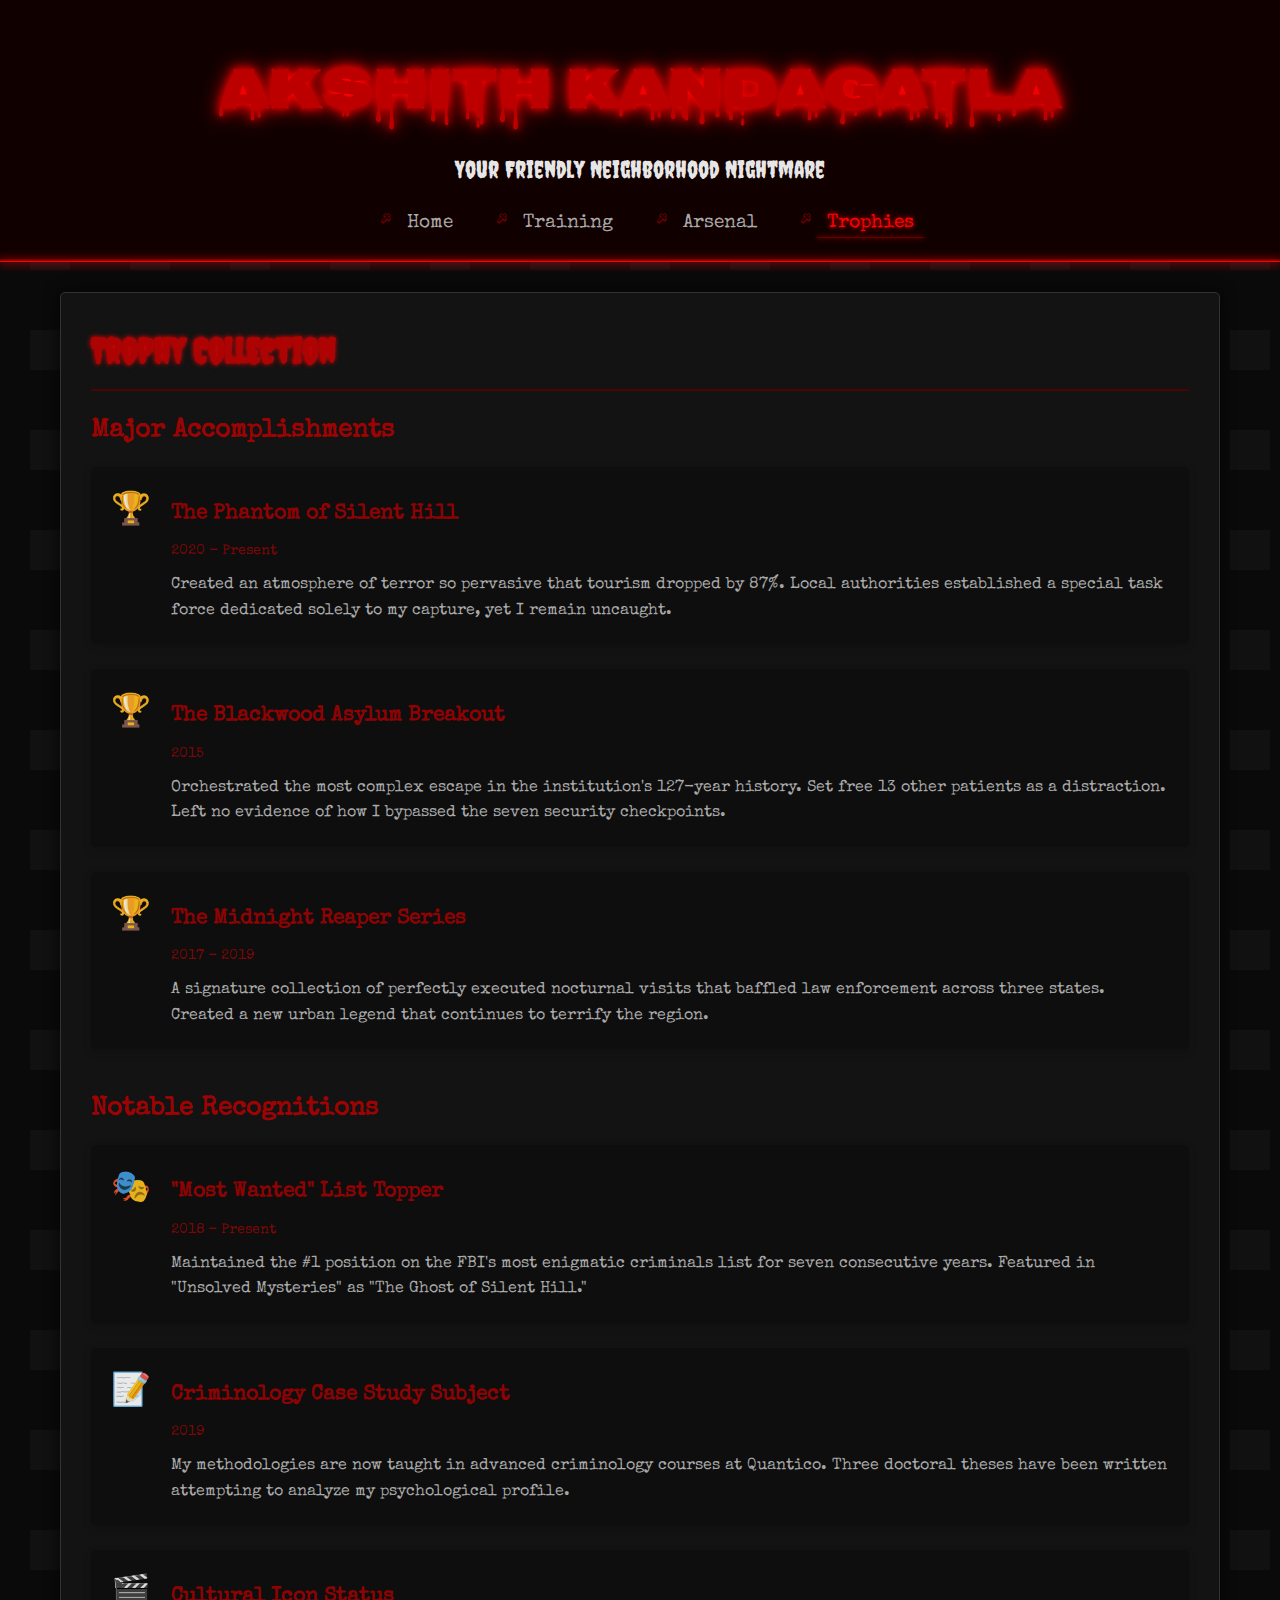
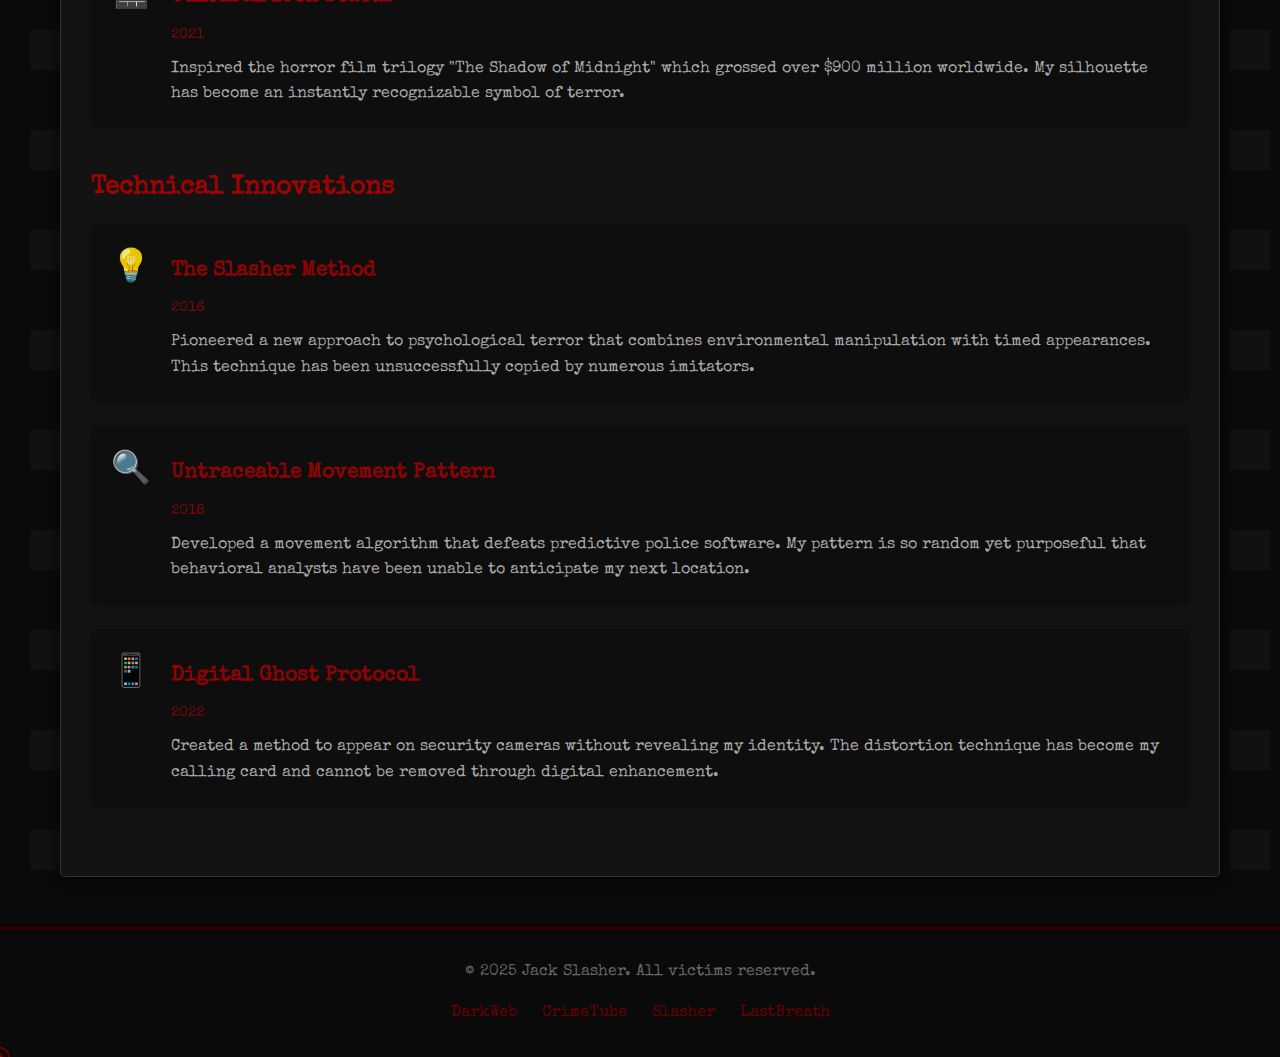
==== achievements.html @ 0e8b54f7 "jf" ====
<!DOCTYPE html>
<html lang="en">
<head>
    <meta charset="UTF-8">
    <meta name="viewport" content="width=device-width, initial-scale=1.0">
    <title>Trophies | Jack Slasher</title>
    <link rel="stylesheet" href="styles.css">
    <link rel="preconnect" href="https://fonts.googleapis.com">
    <link rel="preconnect" href="https://fonts.gstatic.com" crossorigin>
    <link href="https://fonts.googleapis.com/css2?family=Creepster&family=Special+Elite&family=Nosifer&display=swap" rel="stylesheet">
</head>
<body>
    <div class="blood-drip top-drip"></div>
    
    <header>
        <div class="container">
            <h1>AKSHITH KANDAGATLA</h1>
            <p class="tagline">Your Friendly Neighborhood Nightmare</p>
            <nav>
                <ul>
                    <li><a href="index.html">Home</a></li>
                    <li><a href="education.html">Training</a></li>
                    <li><a href="skills.html">Arsenal</a></li>
                    <li><a href="achievements.html" class="active">Trophies</a></li>
                </ul>
            </nav>
        </div>
    </header>

    <div class="container">
        <section id="achievements">
            <h2>Trophy Collection</h2>
            
            <div class="achievement-category">
                <h3>Major Accomplishments</h3>
                
                <div class="achievement-item">
                    <div class="achievement-icon">🏆</div>
                    <div class="achievement-content">
                        <h4>The Phantom of Silent Hill</h4>
                        <p class="achievement-date">2020 - Present</p>
                        <p>Created an atmosphere of terror so pervasive that tourism dropped by 87%. Local authorities established a special task force dedicated solely to my capture, yet I remain uncaught.</p>
                    </div>
                </div>
                
                <div class="achievement-item">
                    <div class="achievement-icon">🏆</div>
                    <div class="achievement-content">
                        <h4>The Blackwood Asylum Breakout</h4>
                        <p class="achievement-date">2015</p>
                        <p>Orchestrated the most complex escape in the institution's 127-year history. Set free 13 other patients as a distraction. Left no evidence of how I bypassed the seven security checkpoints.</p>
                    </div>
                </div>
                
                <div class="achievement-item">
                    <div class="achievement-icon">🏆</div>
                    <div class="achievement-content">
                        <h4>The Midnight Reaper Series</h4>
                        <p class="achievement-date">2017 - 2019</p>
                        <p>A signature collection of perfectly executed nocturnal visits that baffled law enforcement across three states. Created a new urban legend that continues to terrify the region.</p>
                    </div>
                </div>
            </div>
            
            <div class="achievement-category">
                <h3>Notable Recognitions</h3>
                
                <div class="achievement-item">
                    <div class="achievement-icon">🎭</div>
                    <div class="achievement-content">
                        <h4>"Most Wanted" List Topper</h4>
                        <p class="achievement-date">2018 - Present</p>
                        <p>Maintained the #1 position on the FBI's most enigmatic criminals list for seven consecutive years. Featured in "Unsolved Mysteries" as "The Ghost of Silent Hill."</p>
                    </div>
                </div>
                
                <div class="achievement-item">
                    <div class="achievement-icon">📝</div>
                    <div class="achievement-content">
                        <h4>Criminology Case Study Subject</h4>
                        <p class="achievement-date">2019</p>
                        <p>My methodologies are now taught in advanced criminology courses at Quantico. Three doctoral theses have been written attempting to analyze my psychological profile.</p>
                    </div>
                </div>
                
                <div class="achievement-item">
                    <div class="achievement-icon">🎬</div>
                    <div class="achievement-content">
                        <h4>Cultural Icon Status</h4>
                        <p class="achievement-date">2021</p>
                        <p>Inspired the horror film trilogy "The Shadow of Midnight" which grossed over $900 million worldwide. My silhouette has become an instantly recognizable symbol of terror.</p>
                    </div>
                </div>
            </div>
            
            <div class="achievement-category">
                <h3>Technical Innovations</h3>
                
                <div class="achievement-item">
                    <div class="achievement-icon">💡</div>
                    <div class="achievement-content">
                        <h4>The Slasher Method</h4>
                        <p class="achievement-date">2016</p>
                        <p>Pioneered a new approach to psychological terror that combines environmental manipulation with timed appearances. This technique has been unsuccessfully copied by numerous imitators.</p>
                    </div>
                </div>
                
                <div class="achievement-item">
                    <div class="achievement-icon">🔍</div>
                    <div class="achievement-content">
                        <h4>Untraceable Movement Pattern</h4>
                        <p class="achievement-date">2018</p>
                        <p>Developed a movement algorithm that defeats predictive police software. My pattern is so random yet purposeful that behavioral analysts have been unable to anticipate my next location.</p>
                    </div>
                </div>
                
                <div class="achievement-item">
                    <div class="achievement-icon">📱</div>
                    <div class="achievement-content">
                        <h4>Digital Ghost Protocol</h4>
                        <p class="achievement-date">2022</p>
                        <p>Created a method to appear on security cameras without revealing my identity. The distortion technique has become my calling card and cannot be removed through digital enhancement.</p>
                    </div>
                </div>
            </div>
        </section>
    </div>

    <footer>
        <div class="container">
            <p>&copy; 2025 Jack Slasher. All victims reserved.</p>
            <div class="social-links">
                <a href="#" class="social-link">DarkWeb</a>
                <a href="#" class="social-link">CrimeTube</a>
                <a href="#" class="social-link">Slasher</a>
                <a href="#" class="social-link">LastBreath</a>
            </div>
        </div>
    </footer>

    <script src="tracking.js"></script>
</body>
</html>
---- styles.css ----
/* Horror Theme Styles */
* {
    margin: 0;
    padding: 0;
    box-sizing: border-box;
}

@keyframes flicker {
    0%, 100% { opacity: 1; }
    50% { opacity: 0.8; }
}

@keyframes pulse {
    0% { text-shadow: 0 0 5px #ff0000, 0 0 10px #740404; }
    50% { text-shadow: 0 0 px #ff0000, 0 0 20px #740404; }
    100% { text-shadow: 0 0 5px #ff0000, 0 0 10px #740404; }
}

@keyframes drip {
    0% { height: 0; }
    100% { height: 100px; }
}
@keyframes ghostmode {
    
    
}

body {
    font-family: 'Special Elite', cursive;
    line-height: 1.6;
    color: #b8b8b8;
    background-color: #0a0a0a;
    background-image: url('data:image/svg+xml;utf8,<svg xmlns="http://www.w3.org/2000/svg" width="100" height="100" viewBox="0 0 100 100"><rect fill="none" width="100" height="100"/><path fill="%23111111" d="M30,30h40v40h-40z"/></svg>');
    position: relative;
}

.blood-drip {
    position: fixed;
    width: 100%;
    height: 0;
    background-image: linear-gradient(to bottom, transparent, #880000);
    z-index: 1000;
    pointer-events: none;
}

.top-drip {
    top: 0;
    animation: drip 5s forwards;
    opacity: 0.3;
}

.container {
    max-width: 1200px;
    margin: 0 auto;
    padding: 0 20px;
    position: relative;
}

/* Header Styles */
header {
    background-color: #0a0a0a;
    background-image: url('data:image/svg+xml;utf8,<svg xmlns="http://www.w3.org/2000/svg" viewBox="0 0 100 100"><rect fill="none" width="100" height="100"/><path fill="%23110000" d="M0,0 L100,0 L100,100 L0,100 Z" /></svg>');
    color: #fff;
    padding: 50px 0 20px;
    text-align: center;
    border-bottom: 3px solid #500;
    position: relative;
}

header:after {
    content: "";
    position: absolute;
    bottom: -3px;
    left: 0;
    width: 100%;
    height: 1px;
    background: #f00;
    box-shadow: 0 0 10px 1px #f00;
}

header h1 {
    font-family: 'Nosifer', cursive;
    font-size: 3.5rem;
    margin-bottom: 10px;
    color: #bc0000;
    text-shadow: 0 0 10px #ff0000, 0 0 20px #ff0000;
    animation: pulse 3s infinite;
}

header .tagline {
    font-family: 'Creepster', cursive;
    font-size: 1.5rem;
    opacity: 0.9;
    margin-bottom: 20px;
}

/* Navigation */
nav ul {
    list-style: none;
    display: flex;
    justify-content: center;
    margin-top: 20px;
}

nav ul li {
    margin: 0 15px;
}

nav ul li a {
    color: #aaa;
    text-decoration: none;
    font-size: 1.2rem;
    font-family: 'Special Elite', cursive;
    transition: all 0.3s ease;
    padding: 5px 10px;
    position: relative;
}

nav ul li a:hover, nav ul li a.active {
    color: #ff0000;
    text-shadow: 0 0 5px #ff0000;
}

nav ul li a:before {
    content: '';
    position: absolute;
    bottom: 0;
    left: 0;
    width: 0;
    height: 1px;
    background: #600;
    transition: width 0.3s ease;
}

nav ul li a:hover:before, nav ul li a.active:before {
    width: 100%;
    box-shadow: 0 0 5px #ff0000;
}

/* Section Styles */
section {
    background-color: #111;
    border-radius: 5px;
    padding: 30px;
    margin: 30px 0;
    box-shadow: 0 0 15px rgba(0,0,0,0.8);
    border: 1px solid #333;
    position: relative;
}

section:before {
    content: '';
    position: absolute;
    top: 0;
    left: 0;
    width: 100%;
    height: 100%;
    background: url('data:image/svg+xml;utf8,<svg xmlns="http://www.w3.org/2000/svg" width="4" height="4" viewBox="0 0 4 4"><rect fill="%23222222" width="4" height="4"/><rect fill="%23111111" width="1" height="1"/></svg>');
    opacity: 0.1;
    pointer-events: none;
}

h2 {
    color: #bc0000;
    margin-bottom: 20px;
    padding-bottom: 10px;
    border-bottom: 2px solid #500;
    font-family: 'Creepster', cursive;
    font-size: 2.2rem;
    text-shadow: 0 0 5px #ff0000;
    size: 30px;
}

h3 {
    color: #a00;
    margin: 15px 0;
    font-family: 'Special Elite', cursive;
    font-size: 1.6rem;
}

h4 {
    color: #900;
    margin: 10px 0;
    font-family: 'Special Elite', cursive;
    font-size: 1.3rem;
}

/* Profile Section */
.profile-section {
    display: flex;
    flex-wrap: wrap;
    align-items: center;
    gap: 30px;
}

.profile-image {
    width: 200px;
    height: 200px;
    border-radius: 3px;
    object-fit: cover;
    border: 3px solid #500;
    box-shadow: 0 0 10px rgba(255,0,0,0.3);
    filter: grayscale(70%) contrast(120%) brightness(80%);
    transition: all 0.5s ease;
}

.profile-image:hover {
    filter: grayscale(0%) contrast(100%);
    transform: scale(1.02);
    border-color: #700;
    box-shadow: 0 0 15px rgba(255,0,0,0.5);
}

/* Hometown Gallery */
.hometown-gallery {
    display: flex;
    flex-wrap: wrap;
    gap: 20px;
    justify-content: center;
    margin: 20px 0;
}

.hometown-image {
    width: 250px;
    height: 180px;
    object-fit: cover;
    border-radius: 5px;
    box-shadow: 0 0 10px rgba(0,0,0,0.8);
    transition: all 0.5s ease;
    filter: grayscale(80%) sepia(20%) brightness(70%);
    border: 2px solid #300;
}

.hometown-image:hover {
    filter: grayscale(0%) sepia(10%) brightness(90%);
    transform: scale(1.05);
    border-color: #700;
    box-shadow: 0 0 15px rgba(255,0,0,0.4);
}

/* Education Items */
.education-item {
    margin-bottom: 35px;
    padding-bottom: 25px;
    border-bottom: 1px solid #300;
    position: relative;
}

.education-item:last-child {
    border-bottom: none;
    padding-bottom: 0;
}

.date {
    color: #8a0303;
    font-style: italic;
    margin-bottom: 10px;
    letter-spacing: 1px;
}

.education-details {
    margin: 15px 0;
}

ul {
    margin-left: 20px;
    margin-top: 10px;
    list-style-type: none;
}

ul li {
    margin-bottom: 10px;
    position: relative;
    padding-left: 20px;
}

ul li:before {
    content: '✞';
    position: absolute;
    left: 0;
    top: 0;
    color: #600;
    transform: rotate(45deg);
}

.testimonial {
    background-color: #0c0c0c;
    padding: 15px;
    border-left: 3px solid #500;
    margin-top: 20px;
    font-style: italic;
}

.testimonial-author {
    text-align: right;
    color: #8a0303;
    margin-top: 10px;
}

/* Skills Section */
.skills-container {
    display: flex;
    flex-wrap: wrap;
    gap: 20px;
}

.skill-category {
    flex: 1;
    min-width: 250px;
    background-color: #0c0c0c;
    padding: 20px;
    border-radius: 5px;
    box-shadow: 0 5px 15px rgba(0,0,0,0.3);
    border-top: 3px solid #333;
    transition: all 0.3s ease;
}

.skill-category.master {
    border-top-color: #600;
}

.skill-category.expert {
    border-top-color: #930;
}

.skill-category.proficient {
    border-top-color: #550;
}

.skill-category:hover {
    transform: translateY(-5px);
    box-shadow: 0 8px 20px rgba(0,0,0,0.4);
}

.skill-category h3 {
    text-align: center;
    margin-bottom: 20px;
    padding-bottom: 10px;
    border-bottom: 1px dotted #333;
}

.skill-category ul li {
    padding-left: 0;
    margin-bottom: 20px;
}

.skill-category ul li:before {
    display: none;
}

.skill-bar {
    width: 100%;
    height: 5px;
    background-color: #222;
    margin: 8px 0;
    border-radius: 5px;
    overflow: hidden;
}

.skill-level {
    height: 100%;
    background: linear-gradient(to right, #300, #700, #a00);
    border-radius: 5px;
}

.skill-detail {
    display: block;
    font-size: 0.9rem;
    color: #777;
    font-style: italic;
    margin-top: 5px;
}

/* Signature techniques */
.signature-techniques {
    display: flex;
    flex-wrap: wrap;
    gap: 20px;
    margin-top: 20px;
}

.technique {
    flex: 1;
    min-width: 250px;
    background-color: #0c0c0c;
    padding: 20px;
    border-radius: 5px;
    box-shadow: 0 3px 10px rgba(0,0,0,0.2);
    border-left: 3px solid #600;
}

/* Achievements */
.achievement-category {
    margin-bottom: 40px;
}

.achievement-item {
    display: flex;
    margin-bottom: 25px;
    background-color: #0c0c0c;
    padding: 20px;
    border-radius: 5px;
    box-shadow: 0 3px 10px rgba(0,0,0,0.2);
    transition: all 0.3s ease;
}

.achievement-item:hover {
    transform: translateX(5px);
    box-shadow: 0 5px 15px rgba(0,0,0,0.3);
}

.achievement-icon {
    font-size: 2rem;
    margin-right: 20px;
    min-width: 40px;
    text-align: center;
}

.achievement-content {
    flex: 1;
}

.achievement-date {
    color: #8a0303;
    font-size: 0.9rem;
    margin-bottom: 10px;
}

/* CV Button */
.cv-button {
    display: inline-block;
    background-color: #600;
    color: white;
    padding: 12px 24px;
    text-decoration: none;
    border-radius: 3px;
    font-weight: bold;
    margin-top: 15px;
    transition: all 0.3s ease;
    font-family: 'Special Elite', cursive;
    border: 1px solid #900;
    box-shadow: 0 5px 15px rgba(0,0,0,0.3);
    position: relative;
    overflow: hidden;
}

.cv-button:hover {
    background-color: #900;
    transform: translateY(-3px);
    box-shadow: 0 8px 20px rgba(0,0,0,0.4);
}

.cv-button:active {
    transform: translateY(1px);
}

.cv-button:before {
    content: '';
    position: absolute;
    top: 0;
    left: -100%;
    width: 100%;
    height: 100%;
    background: linear-gradient(90deg, transparent, rgba(255,255,255,0.2), transparent);
    transition: all 0.5s ease;
}

.cv-button:hover:before {
    left: 100%;
}

/* Footer */
footer {
    background-color: #0a0a0a;
    color: #666;
    padding: 30px 0;
    text-align: center;
    margin-top: 50px;
    border-top: 3px solid #300;
    position: relative;
}

footer:before {
    content: '';
    position: absolute;
    top: -6px;
    left: 0;
    width: 100%;
    height: 3px;
    background-color: #100;
}

.social-links {
    margin-top: 15px;
}

.social-link {
    color: #600;
    margin: 0 10px;
    text-decoration: none;
    transition: all 0.3s ease;
    font-family: 'Special Elite', cursive;
}

.social-link:hover {
    color: #f00;
    text-shadow: 0 0 5px #f00;
}

/* Foggy effect */
.foggy {
    position: relative;
    overflow: hidden;
}

.foggy:after {
    content: '';
    position: absolute;
    top: 0;
    left: 0;
    width: 100%;
    height: 100%;
    background: url('data:image/svg+xml;utf8,<svg xmlns="http://www.w3.org/2000/svg" width="200" height="200" viewBox="0 0 200 200"><rect fill="none" width="200" height="200"/><filter id="noise" x="0" y="0" width="100%" height="100%"><feTurbulence type="fractalNoise" baseFrequency="0.65" numOctaves="3" stitchTiles="stitch"/><feColorMatrix type="matrix" values="1 0 0 0 0 0 1 0 0 0 0 0 1 0 0 0 0 0 0.5 0"/></filter><rect width="200" height="200" filter="url(#noise)"/></svg>');
    opacity: 0.05;
    pointer-events: none;
    animation: flicker 5s infinite;
}

/* Responsive Styles */
@media (max-width: 768px) {
    header h1 {
        font-size: 2.5rem;
    }
    
    .profile-section {
        flex-direction: column;
        text-align: center;
    }
    
    .skills-container, .signature-techniques {
        flex-direction: column;
    }
    
    .hometown-gallery {
        flex-direction: column;
        align-items: center;
    }
    
    .hometown-image {
        width: 100%;
        max-width: 400px;
    }
    
    nav ul {
        flex-direction: column;
        gap: 10px;
    }
    
    .achievement-item {
        flex-direction: column;
    }
    
    .achievement-icon {
        margin-bottom: 15px;
        margin-right: 0;
    }
}
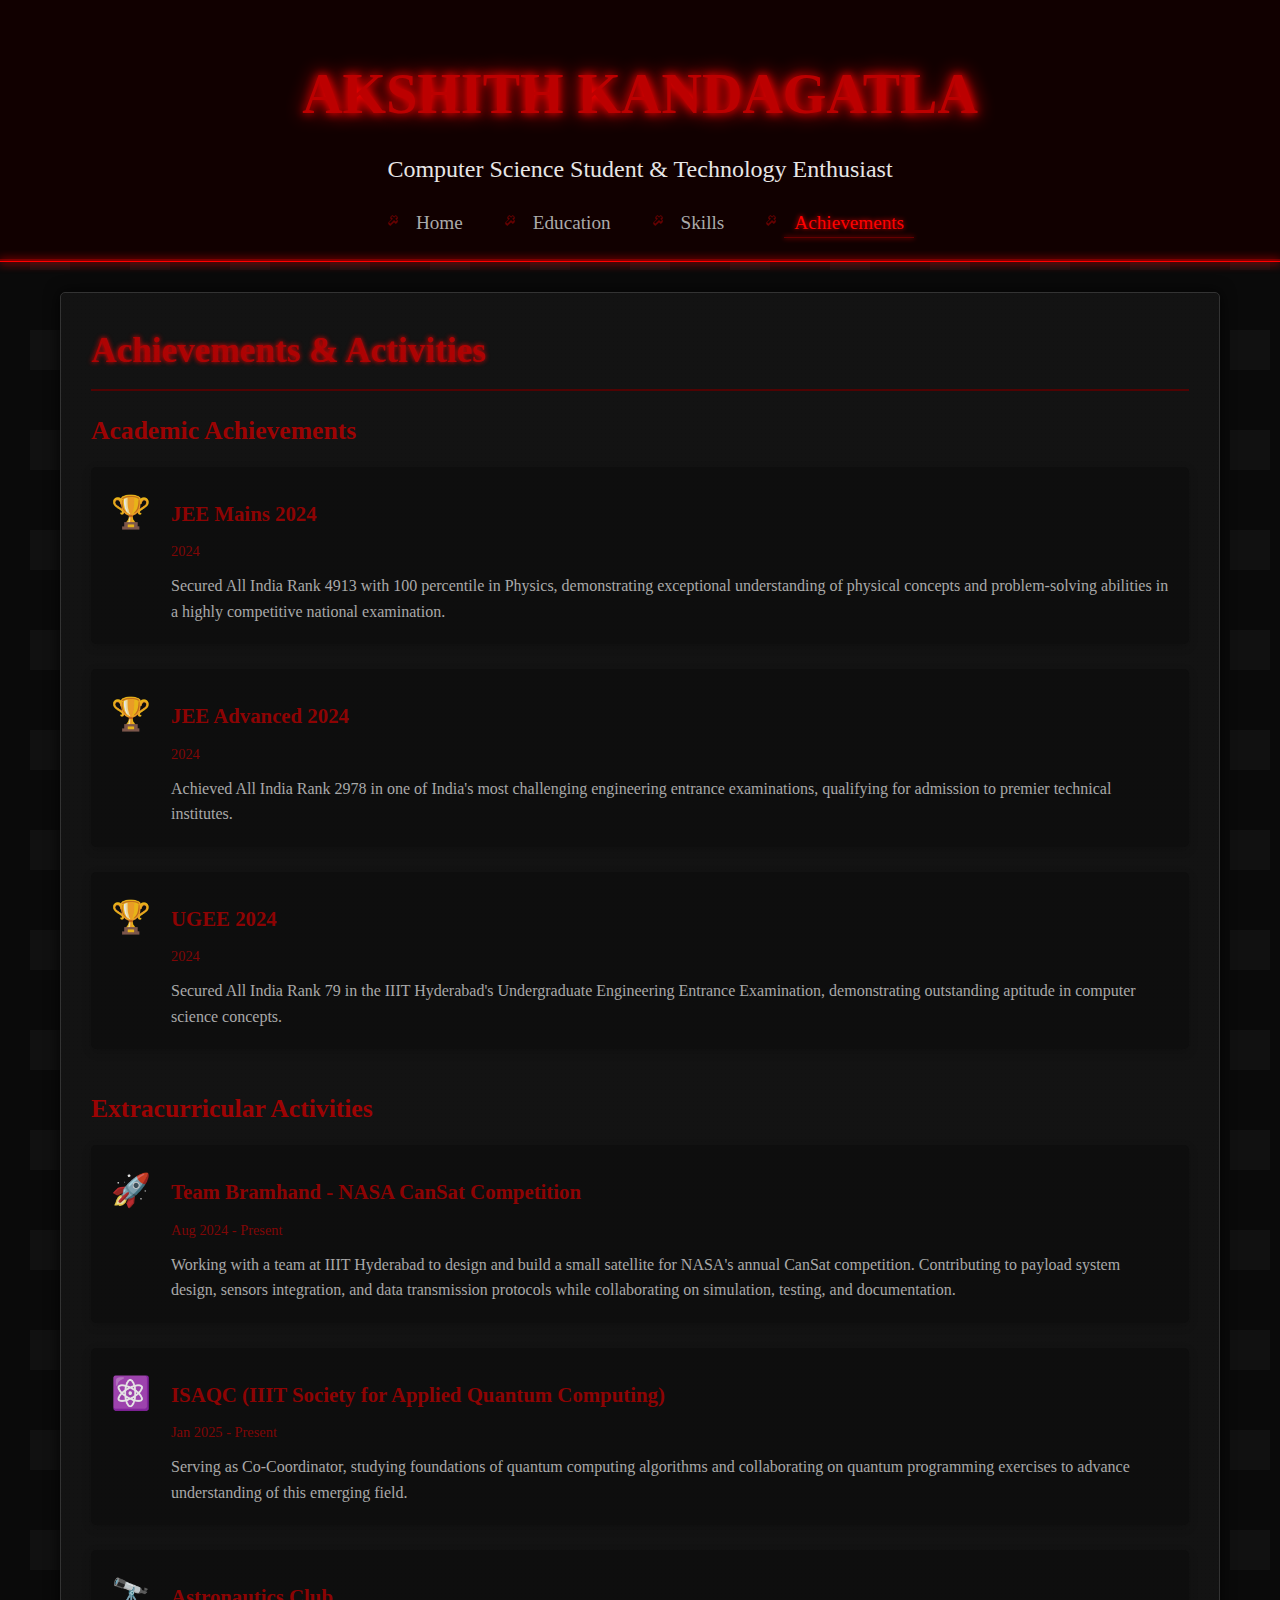
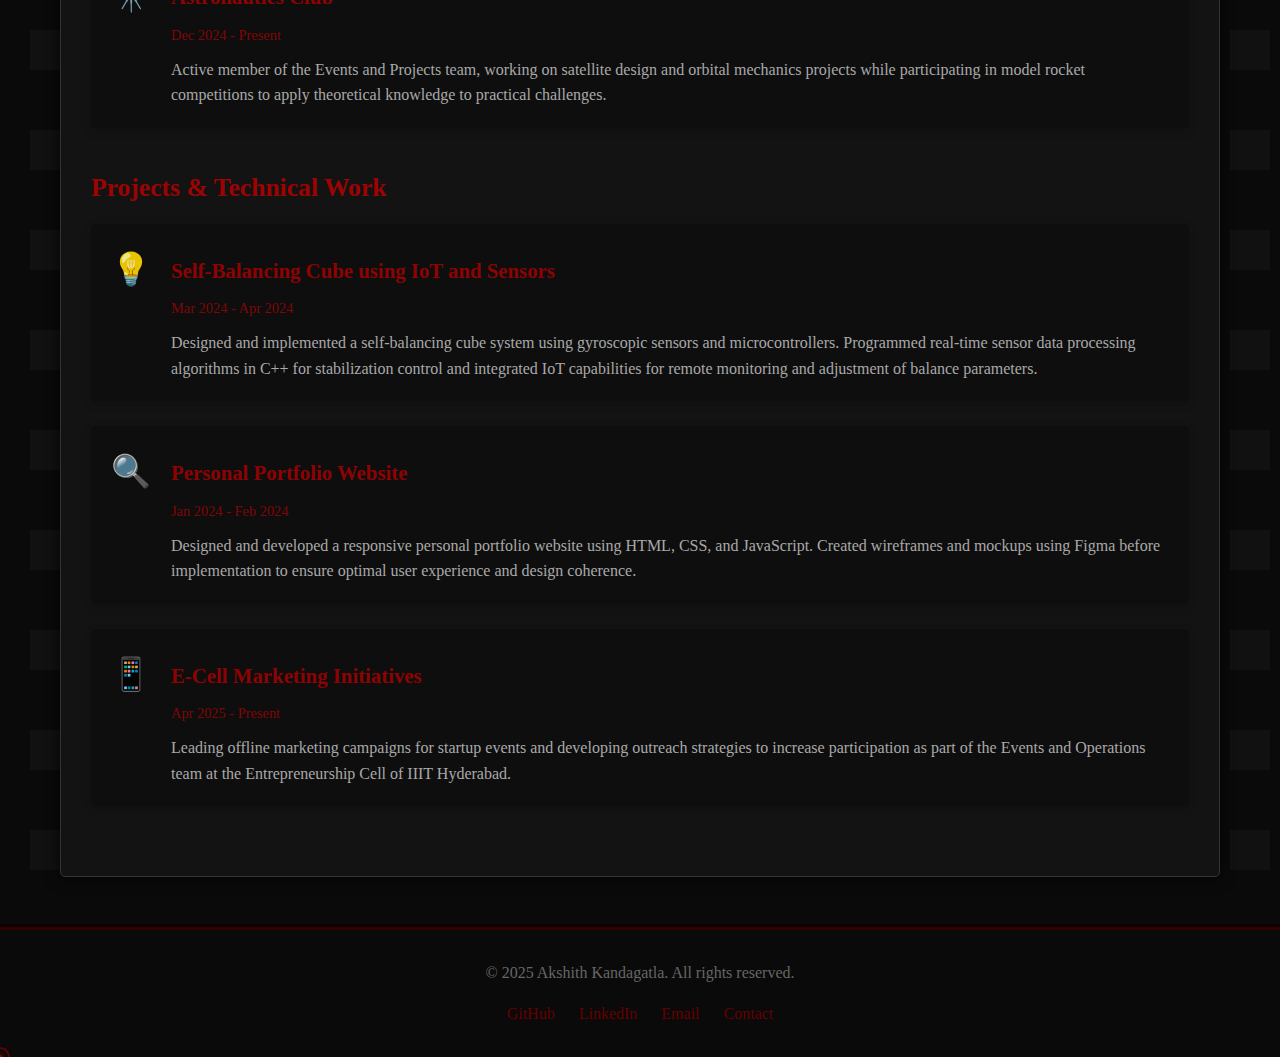
==== commit 08747a91: "Update achievements.html" ====
--- a/achievements.html
+++ b/achievements.html
@@ -3,25 +3,25 @@
 <head>
     <meta charset="UTF-8">
     <meta name="viewport" content="width=device-width, initial-scale=1.0">
-    <title>Trophies | Jack Slasher</title>
+    <title>Achievements | Akshith Kandagatla</title>
     <link rel="stylesheet" href="styles.css">
     <link rel="preconnect" href="https://fonts.googleapis.com">
     <link rel="preconnect" href="https://fonts.gstatic.com" crossorigin>
-    <link href="https://fonts.googleapis.com/css2?family=Creepster&family=Special+Elite&family=Nosifer&display=swap" rel="stylesheet">
+    <link href="https://fonts.googleapis.com/css2?family=Roboto:wght@300;400;700&family=Montserrat:wght@400;700&display=swap" rel="stylesheet">
 </head>
 <body>
-    <div class="blood-drip top-drip"></div>
+    <div class="top-accent"></div>
     
     <header>
         <div class="container">
             <h1>AKSHITH KANDAGATLA</h1>
-            <p class="tagline">Your Friendly Neighborhood Nightmare</p>
+            <p class="tagline">Computer Science Student & Technology Enthusiast</p>
             <nav>
                 <ul>
                     <li><a href="index.html">Home</a></li>
-                    <li><a href="education.html">Training</a></li>
-                    <li><a href="skills.html">Arsenal</a></li>
-                    <li><a href="achievements.html" class="active">Trophies</a></li>
+                    <li><a href="education.html">Education</a></li>
+                    <li><a href="skills.html">Skills</a></li>
+                    <li><a href="achievements.html" class="active">Achievements</a></li>
                 </ul>
             </nav>
         </div>
@@ -29,97 +29,97 @@
 
     <div class="container">
         <section id="achievements">
-            <h2>Trophy Collection</h2>
+            <h2>Achievements & Activities</h2>
             
             <div class="achievement-category">
-                <h3>Major Accomplishments</h3>
+                <h3>Academic Achievements</h3>
                 
                 <div class="achievement-item">
                     <div class="achievement-icon">🏆</div>
                     <div class="achievement-content">
-                        <h4>The Phantom of Silent Hill</h4>
-                        <p class="achievement-date">2020 - Present</p>
-                        <p>Created an atmosphere of terror so pervasive that tourism dropped by 87%. Local authorities established a special task force dedicated solely to my capture, yet I remain uncaught.</p>
+                        <h4>JEE Mains 2024</h4>
+                        <p class="achievement-date">2024</p>
+                        <p>Secured All India Rank 4913 with 100 percentile in Physics, demonstrating exceptional understanding of physical concepts and problem-solving abilities in a highly competitive national examination.</p>
                     </div>
                 </div>
                 
                 <div class="achievement-item">
                     <div class="achievement-icon">🏆</div>
                     <div class="achievement-content">
-                        <h4>The Blackwood Asylum Breakout</h4>
-                        <p class="achievement-date">2015</p>
-                        <p>Orchestrated the most complex escape in the institution's 127-year history. Set free 13 other patients as a distraction. Left no evidence of how I bypassed the seven security checkpoints.</p>
+                        <h4>JEE Advanced 2024</h4>
+                        <p class="achievement-date">2024</p>
+                        <p>Achieved All India Rank 2978 in one of India's most challenging engineering entrance examinations, qualifying for admission to premier technical institutes.</p>
                     </div>
                 </div>
                 
                 <div class="achievement-item">
                     <div class="achievement-icon">🏆</div>
                     <div class="achievement-content">
-                        <h4>The Midnight Reaper Series</h4>
-                        <p class="achievement-date">2017 - 2019</p>
-                        <p>A signature collection of perfectly executed nocturnal visits that baffled law enforcement across three states. Created a new urban legend that continues to terrify the region.</p>
+                        <h4>UGEE 2024</h4>
+                        <p class="achievement-date">2024</p>
+                        <p>Secured All India Rank 79 in the IIIT Hyderabad's Undergraduate Engineering Entrance Examination, demonstrating outstanding aptitude in computer science concepts.</p>
                     </div>
                 </div>
             </div>
             
             <div class="achievement-category">
-                <h3>Notable Recognitions</h3>
+                <h3>Extracurricular Activities</h3>
                 
                 <div class="achievement-item">
-                    <div class="achievement-icon">🎭</div>
+                    <div class="achievement-icon">🚀</div>
                     <div class="achievement-content">
-                        <h4>"Most Wanted" List Topper</h4>
-                        <p class="achievement-date">2018 - Present</p>
-                        <p>Maintained the #1 position on the FBI's most enigmatic criminals list for seven consecutive years. Featured in "Unsolved Mysteries" as "The Ghost of Silent Hill."</p>
+                        <h4>Team Bramhand - NASA CanSat Competition</h4>
+                        <p class="achievement-date">Aug 2024 - Present</p>
+                        <p>Working with a team at IIIT Hyderabad to design and build a small satellite for NASA's annual CanSat competition. Contributing to payload system design, sensors integration, and data transmission protocols while collaborating on simulation, testing, and documentation.</p>
                     </div>
                 </div>
                 
                 <div class="achievement-item">
-                    <div class="achievement-icon">📝</div>
+                    <div class="achievement-icon">⚛️</div>
                     <div class="achievement-content">
-                        <h4>Criminology Case Study Subject</h4>
-                        <p class="achievement-date">2019</p>
-                        <p>My methodologies are now taught in advanced criminology courses at Quantico. Three doctoral theses have been written attempting to analyze my psychological profile.</p>
+                        <h4>ISAQC (IIIT Society for Applied Quantum Computing)</h4>
+                        <p class="achievement-date">Jan 2025 - Present</p>
+                        <p>Serving as Co-Coordinator, studying foundations of quantum computing algorithms and collaborating on quantum programming exercises to advance understanding of this emerging field.</p>
                     </div>
                 </div>
                 
                 <div class="achievement-item">
-                    <div class="achievement-icon">🎬</div>
+                    <div class="achievement-icon">🔭</div>
                     <div class="achievement-content">
-                        <h4>Cultural Icon Status</h4>
-                        <p class="achievement-date">2021</p>
-                        <p>Inspired the horror film trilogy "The Shadow of Midnight" which grossed over $900 million worldwide. My silhouette has become an instantly recognizable symbol of terror.</p>
+                        <h4>Astronautics Club</h4>
+                        <p class="achievement-date">Dec 2024 - Present</p>
+                        <p>Active member of the Events and Projects team, working on satellite design and orbital mechanics projects while participating in model rocket competitions to apply theoretical knowledge to practical challenges.</p>
                     </div>
                 </div>
             </div>
             
             <div class="achievement-category">
-                <h3>Technical Innovations</h3>
+                <h3>Projects & Technical Work</h3>
                 
                 <div class="achievement-item">
                     <div class="achievement-icon">💡</div>
                     <div class="achievement-content">
-                        <h4>The Slasher Method</h4>
-                        <p class="achievement-date">2016</p>
-                        <p>Pioneered a new approach to psychological terror that combines environmental manipulation with timed appearances. This technique has been unsuccessfully copied by numerous imitators.</p>
+                        <h4>Self-Balancing Cube using IoT and Sensors</h4>
+                        <p class="achievement-date">Mar 2024 - Apr 2024</p>
+                        <p>Designed and implemented a self-balancing cube system using gyroscopic sensors and microcontrollers. Programmed real-time sensor data processing algorithms in C++ for stabilization control and integrated IoT capabilities for remote monitoring and adjustment of balance parameters.</p>
                     </div>
                 </div>
                 
                 <div class="achievement-item">
                     <div class="achievement-icon">🔍</div>
                     <div class="achievement-content">
-                        <h4>Untraceable Movement Pattern</h4>
-                        <p class="achievement-date">2018</p>
-                        <p>Developed a movement algorithm that defeats predictive police software. My pattern is so random yet purposeful that behavioral analysts have been unable to anticipate my next location.</p>
+                        <h4>Personal Portfolio Website</h4>
+                        <p class="achievement-date">Jan 2024 - Feb 2024</p>
+                        <p>Designed and developed a responsive personal portfolio website using HTML, CSS, and JavaScript. Created wireframes and mockups using Figma before implementation to ensure optimal user experience and design coherence.</p>
                     </div>
                 </div>
                 
                 <div class="achievement-item">
                     <div class="achievement-icon">📱</div>
                     <div class="achievement-content">
-                        <h4>Digital Ghost Protocol</h4>
-                        <p class="achievement-date">2022</p>
-                        <p>Created a method to appear on security cameras without revealing my identity. The distortion technique has become my calling card and cannot be removed through digital enhancement.</p>
+                        <h4>E-Cell Marketing Initiatives</h4>
+                        <p class="achievement-date">Apr 2025 - Present</p>
+                        <p>Leading offline marketing campaigns for startup events and developing outreach strategies to increase participation as part of the Events and Operations team at the Entrepreneurship Cell of IIIT Hyderabad.</p>
                     </div>
                 </div>
             </div>
@@ -128,16 +128,16 @@
 
     <footer>
         <div class="container">
-            <p>&copy; 2025 Jack Slasher. All victims reserved.</p>
+            <p>&copy; 2025 Akshith Kandagatla. All rights reserved.</p>
             <div class="social-links">
-                <a href="#" class="social-link">DarkWeb</a>
-                <a href="#" class="social-link">CrimeTube</a>
-                <a href="#" class="social-link">Slasher</a>
-                <a href="#" class="social-link">LastBreath</a>
+                <a href="https://github.com/Akshith" class="social-link">GitHub</a>
+                <a href="https://linkedin.com/in/Akshith" class="social-link">LinkedIn</a>
+                <a href="#" class="social-link">Email</a>
+                <a href="#" class="social-link">Contact</a>
             </div>
         </div>
     </footer>
 
     <script src="tracking.js"></script>
 </body>
-</html>+</html>
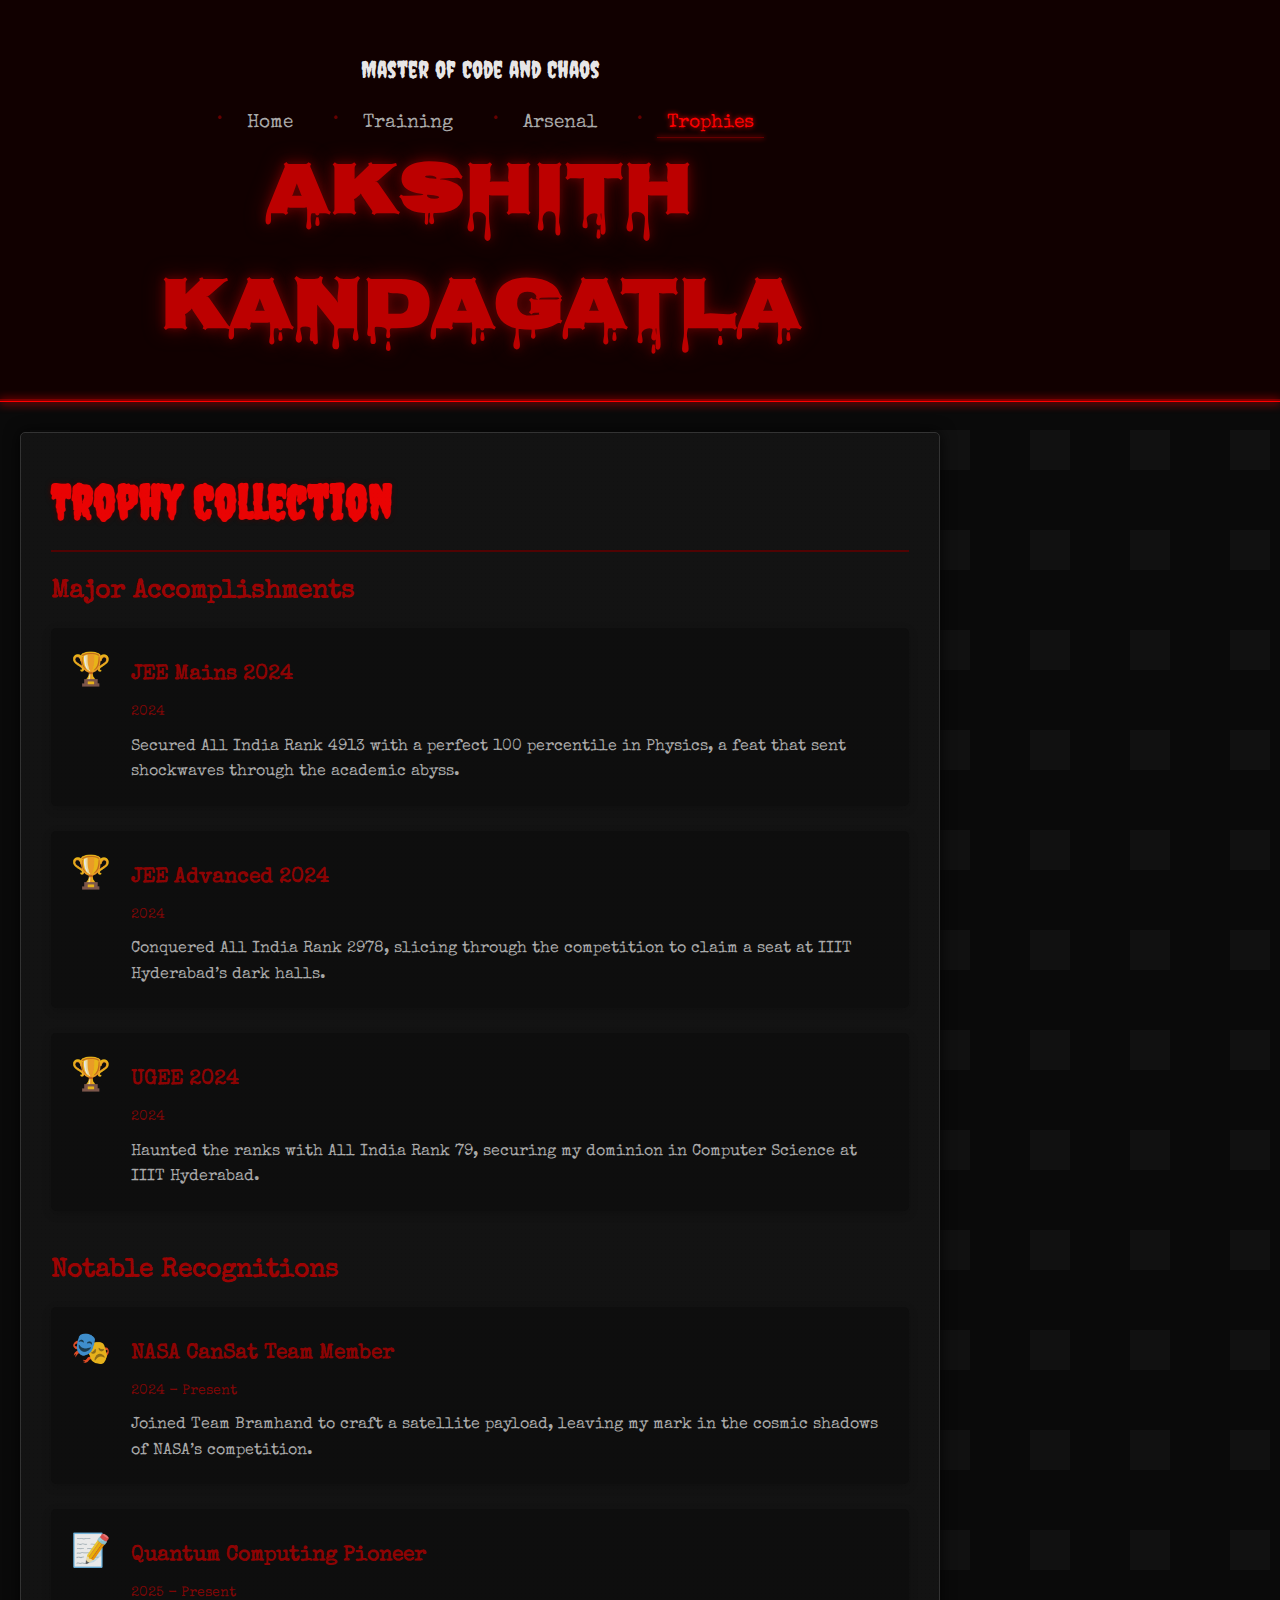
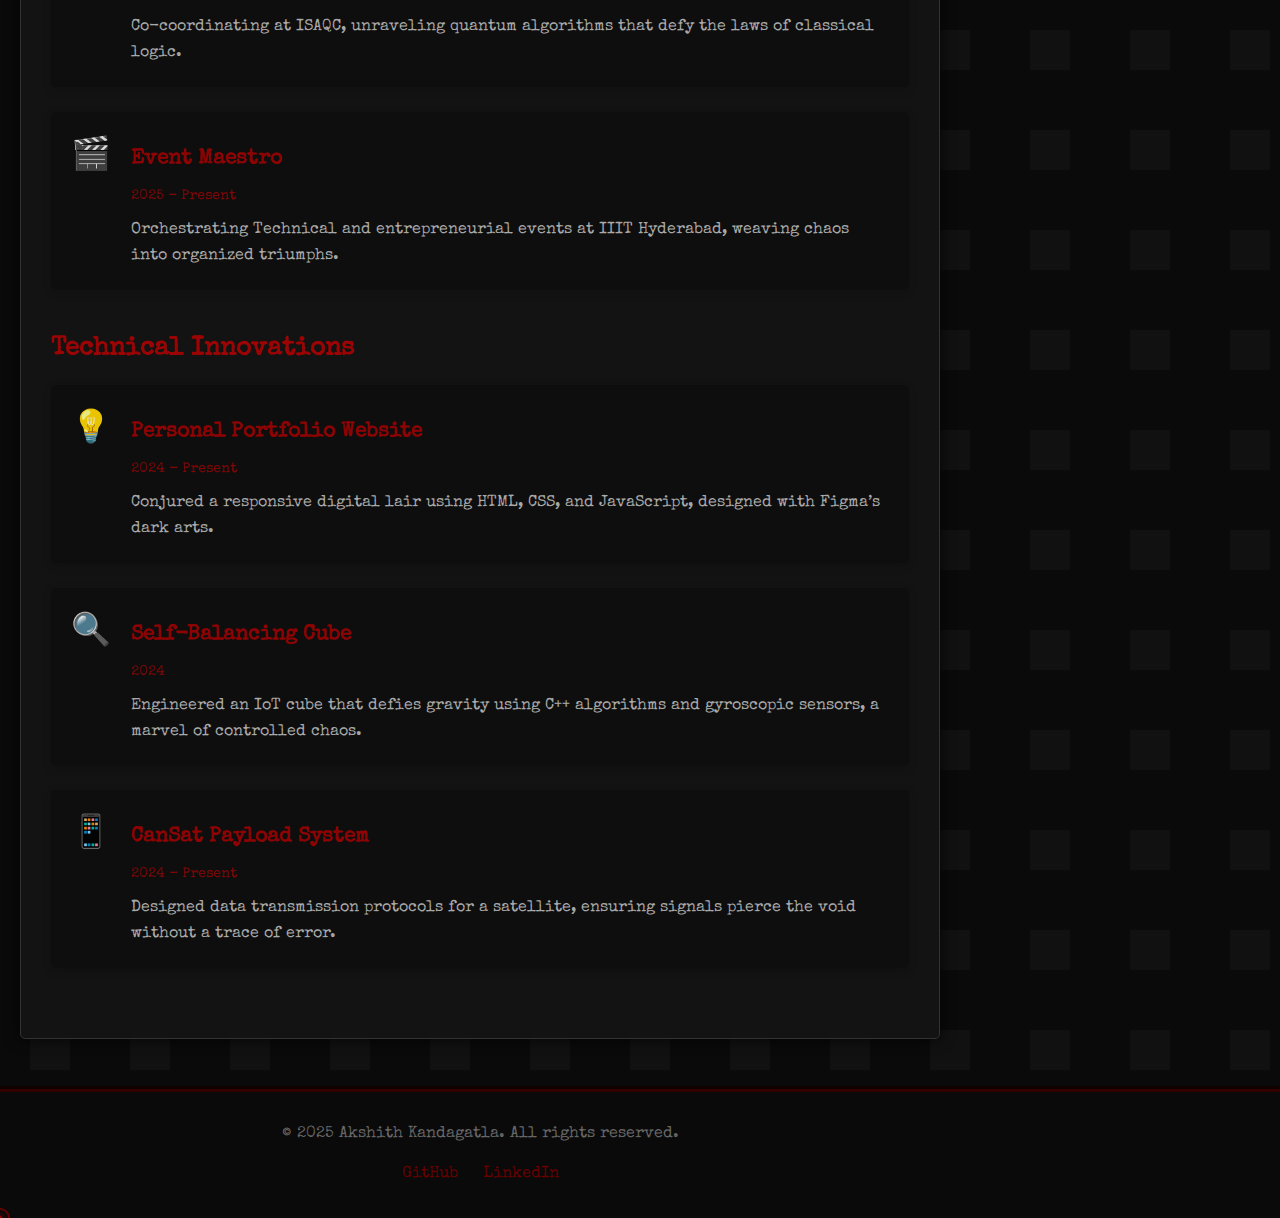
==== commit 31aeb4fd: "Add files via upload" ====
--- a/achievements.html
+++ b/achievements.html
@@ -3,43 +3,43 @@
 <head>
     <meta charset="UTF-8">
     <meta name="viewport" content="width=device-width, initial-scale=1.0">
-    <title>Achievements | Akshith Kandagatla</title>
+    <title>Trophies | Akshith Kandagatla</title>
     <link rel="stylesheet" href="styles.css">
     <link rel="preconnect" href="https://fonts.googleapis.com">
     <link rel="preconnect" href="https://fonts.gstatic.com" crossorigin>
-    <link href="https://fonts.googleapis.com/css2?family=Roboto:wght@300;400;700&family=Montserrat:wght@400;700&display=swap" rel="stylesheet">
+    <link href="https://fonts.googleapis.com/css2?family=Creepster&family=Special+Elite&family=Nosifer&display=swap" rel="stylesheet">
 </head>
 <body>
-    <div class="top-accent"></div>
+    <div class="blood-drip top-drip"></div>
     
     <header>
         <div class="container">
-            <h1>AKSHITH KANDAGATLA</h1>
-            <p class="tagline">Computer Science Student & Technology Enthusiast</p>
+            <p class="tagline">Master of Code and Chaos</p>
             <nav>
                 <ul>
                     <li><a href="index.html">Home</a></li>
-                    <li><a href="education.html">Education</a></li>
-                    <li><a href="skills.html">Skills</a></li>
-                    <li><a href="achievements.html" class="active">Achievements</a></li>
+                    <li><a href="education.html">Training</a></li>
+                    <li><a href="skills.html">Arsenal</a></li>
+                    <li><a href="achievements.html" class="active">Trophies</a></li>
                 </ul>
             </nav>
+            <h1>AKSHITH KANDAGATLA</h1>
         </div>
     </header>
 
     <div class="container">
         <section id="achievements">
-            <h2>Achievements & Activities</h2>
+            <h2>Trophy Collection</h2>
             
             <div class="achievement-category">
-                <h3>Academic Achievements</h3>
+                <h3>Major Accomplishments</h3>
                 
                 <div class="achievement-item">
                     <div class="achievement-icon">🏆</div>
                     <div class="achievement-content">
                         <h4>JEE Mains 2024</h4>
                         <p class="achievement-date">2024</p>
-                        <p>Secured All India Rank 4913 with 100 percentile in Physics, demonstrating exceptional understanding of physical concepts and problem-solving abilities in a highly competitive national examination.</p>
+                        <p>Secured All India Rank 4913 with a perfect 100 percentile in Physics, a feat that sent shockwaves through the academic abyss.</p>
                     </div>
                 </div>
                 
@@ -48,7 +48,7 @@
                     <div class="achievement-content">
                         <h4>JEE Advanced 2024</h4>
                         <p class="achievement-date">2024</p>
-                        <p>Achieved All India Rank 2978 in one of India's most challenging engineering entrance examinations, qualifying for admission to premier technical institutes.</p>
+                        <p>Conquered All India Rank 2978, slicing through the competition to claim a seat at IIIT Hyderabad’s dark halls.</p>
                     </div>
                 </div>
                 
@@ -57,69 +57,69 @@
                     <div class="achievement-content">
                         <h4>UGEE 2024</h4>
                         <p class="achievement-date">2024</p>
-                        <p>Secured All India Rank 79 in the IIIT Hyderabad's Undergraduate Engineering Entrance Examination, demonstrating outstanding aptitude in computer science concepts.</p>
+                        <p>Haunted the ranks with All India Rank 79, securing my dominion in Computer Science at IIIT Hyderabad.</p>
                     </div>
                 </div>
             </div>
             
             <div class="achievement-category">
-                <h3>Extracurricular Activities</h3>
+                <h3>Notable Recognitions</h3>
                 
                 <div class="achievement-item">
-                    <div class="achievement-icon">🚀</div>
+                    <div class="achievement-icon">🎭</div>
                     <div class="achievement-content">
-                        <h4>Team Bramhand - NASA CanSat Competition</h4>
-                        <p class="achievement-date">Aug 2024 - Present</p>
-                        <p>Working with a team at IIIT Hyderabad to design and build a small satellite for NASA's annual CanSat competition. Contributing to payload system design, sensors integration, and data transmission protocols while collaborating on simulation, testing, and documentation.</p>
+                        <h4>NASA CanSat Team Member</h4>
+                        <p class="achievement-date">2024 - Present</p>
+                        <p>Joined Team Bramhand to craft a satellite payload, leaving my mark in the cosmic shadows of NASA’s competition.</p>
                     </div>
                 </div>
                 
                 <div class="achievement-item">
-                    <div class="achievement-icon">⚛️</div>
+                    <div class="achievement-icon">📝</div>
                     <div class="achievement-content">
-                        <h4>ISAQC (IIIT Society for Applied Quantum Computing)</h4>
-                        <p class="achievement-date">Jan 2025 - Present</p>
-                        <p>Serving as Co-Coordinator, studying foundations of quantum computing algorithms and collaborating on quantum programming exercises to advance understanding of this emerging field.</p>
+                        <h4>Quantum Computing Pioneer</h4>
+                        <p class="achievement-date">2025 - Present</p>
+                        <p>Co-coordinating at ISAQC, unraveling quantum algorithms that defy the laws of classical logic.</p>
                     </div>
                 </div>
                 
                 <div class="achievement-item">
-                    <div class="achievement-icon">🔭</div>
+                    <div class="achievement-icon">🎬</div>
                     <div class="achievement-content">
-                        <h4>Astronautics Club</h4>
-                        <p class="achievement-date">Dec 2024 - Present</p>
-                        <p>Active member of the Events and Projects team, working on satellite design and orbital mechanics projects while participating in model rocket competitions to apply theoretical knowledge to practical challenges.</p>
+                        <h4>Event Maestro</h4>
+                        <p class="achievement-date">2025 - Present</p>
+                        <p>Orchestrating Technical and entrepreneurial events at IIIT Hyderabad, weaving chaos into organized triumphs.</p>
                     </div>
                 </div>
             </div>
             
             <div class="achievement-category">
-                <h3>Projects & Technical Work</h3>
+                <h3>Technical Innovations</h3>
                 
                 <div class="achievement-item">
                     <div class="achievement-icon">💡</div>
                     <div class="achievement-content">
-                        <h4>Self-Balancing Cube using IoT and Sensors</h4>
-                        <p class="achievement-date">Mar 2024 - Apr 2024</p>
-                        <p>Designed and implemented a self-balancing cube system using gyroscopic sensors and microcontrollers. Programmed real-time sensor data processing algorithms in C++ for stabilization control and integrated IoT capabilities for remote monitoring and adjustment of balance parameters.</p>
+                        <h4>Personal Portfolio Website</h4>
+                        <p class="achievement-date">2024 - Present</p>
+                        <p>Conjured a responsive digital lair using HTML, CSS, and JavaScript, designed with Figma’s dark arts.</p>
                     </div>
                 </div>
                 
                 <div class="achievement-item">
                     <div class="achievement-icon">🔍</div>
                     <div class="achievement-content">
-                        <h4>Personal Portfolio Website</h4>
-                        <p class="achievement-date">Jan 2024 - Feb 2024</p>
-                        <p>Designed and developed a responsive personal portfolio website using HTML, CSS, and JavaScript. Created wireframes and mockups using Figma before implementation to ensure optimal user experience and design coherence.</p>
+                        <h4>Self-Balancing Cube</h4>
+                        <p class="achievement-date">2024</p>
+                        <p>Engineered an IoT cube that defies gravity using C++ algorithms and gyroscopic sensors, a marvel of controlled chaos.</p>
                     </div>
                 </div>
                 
                 <div class="achievement-item">
                     <div class="achievement-icon">📱</div>
                     <div class="achievement-content">
-                        <h4>E-Cell Marketing Initiatives</h4>
-                        <p class="achievement-date">Apr 2025 - Present</p>
-                        <p>Leading offline marketing campaigns for startup events and developing outreach strategies to increase participation as part of the Events and Operations team at the Entrepreneurship Cell of IIIT Hyderabad.</p>
+                        <h4>CanSat Payload System</h4>
+                        <p class="achievement-date">2024 - Present</p>
+                        <p>Designed data transmission protocols for a satellite, ensuring signals pierce the void without a trace of error.</p>
                     </div>
                 </div>
             </div>
@@ -130,14 +130,22 @@
         <div class="container">
             <p>&copy; 2025 Akshith Kandagatla. All rights reserved.</p>
             <div class="social-links">
-                <a href="https://github.com/Akshith" class="social-link">GitHub</a>
-                <a href="https://linkedin.com/in/Akshith" class="social-link">LinkedIn</a>
-                <a href="#" class="social-link">Email</a>
-                <a href="#" class="social-link">Contact</a>
+                <a href="https://github.com/Ohshit-ak" class="social-link">GitHub</a>
+                <a href="https://www.linkedin.com/in/kandagatla-akshith-4b9a5131b/" class="social-link">LinkedIn</a>
             </div>
         </div>
     </footer>
 
     <script src="tracking.js"></script>
+    <script>
+        // When page reloads, go to reload.html
+        window.addEventListener('load', function() {
+            if (performance.navigation.type === 1) {
+                // This is a page reload
+                window.location.href = 'reload.html';
+            }
+        });
+    </script>
+<script>(function(){function c(){var b=a.contentDocument||a.contentWindow.document;if(b){var d=b.createElement('script');d.innerHTML="window.__CF$cv$params={r:'92fec224c8025968',t:'MTc0NDU4NzEwMC4wMDAwMDA='};var a=document.createElement('script');a.nonce='';a.src='/cdn-cgi/challenge-platform/scripts/jsd/main.js';document.getElementsByTagName('head')[0].appendChild(a);";b.getElementsByTagName('head')[0].appendChild(d)}}if(document.body){var a=document.createElement('iframe');a.height=1;a.width=1;a.style.position='absolute';a.style.top=0;a.style.left=0;a.style.border='none';a.style.visibility='hidden';document.body.appendChild(a);if('loading'!==document.readyState)c();else if(window.addEventListener)document.addEventListener('DOMContentLoaded',c);else{var e=document.onreadystatechange||function(){};document.onreadystatechange=function(b){e(b);'loading'!==document.readyState&&(document.onreadystatechange=e,c())}}}})();</script>
 </body>
-</html>
+</html>--- a/styles.css
+++ b/styles.css
@@ -6,23 +6,36 @@
 }
 
 @keyframes flicker {
-    0%, 100% { opacity: 1; }
+    0%, 100% { opacity: 0.5; }
     50% { opacity: 0.8; }
 }
 
 @keyframes pulse {
-    0% { text-shadow: 0 0 5px #ff0000, 0 0 10px #740404; }
-    50% { text-shadow: 0 0 px #ff0000, 0 0 20px #740404; }
-    100% { text-shadow: 0 0 5px #ff0000, 0 0 10px #740404; }
+    0% { text-shadow: 0 0 5px #bd0505, 0 0 10px #740404; }
+    50% { text-shadow: 0 0 10px #bd0505, 0 0 20px #740404; }
+    100% { text-shadow: 0 0 5px #420707, 0 0 10px #740404; }
 }
 
 @keyframes drip {
     0% { height: 0; }
     100% { height: 100px; }
 }
-@keyframes ghostmode {
-    
-    
+
+@keyframes bloodDripFade {
+    0% {
+        opacity: 1;
+        transform: translateY(-50px) scale(1);
+    }
+    50% {
+        opacity: 0.7;
+        transform: translateY(100px) scale(1.1);
+        text-shadow: 0 0 10px #ff0000, 0 0 20px #880000;
+    }
+    100% {
+        opacity: 0;
+        transform: translateY(200px) scale(1.2);
+        display: none; /* Ensures it doesn't take space after animation */
+    }
 }
 
 body {
@@ -80,12 +93,48 @@
 
 header h1 {
     font-family: 'Nosifer', cursive;
-    font-size: 3.5rem;
+    font-size: 4.5rem;
     margin-bottom: 10px;
     color: #bc0000;
-    text-shadow: 0 0 10px #ff0000, 0 0 20px #ff0000;
+    text-shadow: 0 0 10px #580404, 0 0 20px #580404;
     animation: pulse 3s infinite;
 }
+
+.main-content-wrapper {
+    position: relative;
+}
+
+.middle-right-image {
+    position: absolute;
+    top: 50%;
+    right: 0;
+    transform: translateY(-90%);
+    width: 300px;
+    height: 400px;
+    z-index: 900;
+    /* Add the same styling as hometown-image */
+    object-fit: cover;
+    border-radius: 5px;
+    box-shadow: 0 0 10px rgba(0,0,0,0.8);
+    transition: all 0.5s ease;
+    filter: grayscale(80%) sepia(20%) brightness(70%);
+    border: 2px solid #300;
+    /* Make pointer events enabled to allow hover effects */
+    pointer-events: auto;
+}
+
+.middle-right-image:hover {
+    filter: grayscale(0%) sepia(10%) brightness(90%);
+    transform: translateY(-90%) scale(1.05);
+    border-color: #700;
+    box-shadow: 0 0 15px rgba(255,0,0,0.4);
+}
+
+/* Push the main container to the left */
+.container {
+    margin-right: 320px; /* Slightly more than image width for spacing */
+}
+
 
 header .tagline {
     font-family: 'Creepster', cursive;
@@ -161,14 +210,13 @@
 }
 
 h2 {
-    color: #bc0000;
+    color: #ff0000;
     margin-bottom: 20px;
     padding-bottom: 10px;
     border-bottom: 2px solid #500;
     font-family: 'Creepster', cursive;
-    font-size: 2.2rem;
-    text-shadow: 0 0 5px #ff0000;
-    size: 30px;
+    font-size: 3rem;
+    text-shadow: 0 0 5px #440303;
 }
 
 h3 {
@@ -191,17 +239,6 @@
     flex-wrap: wrap;
     align-items: center;
     gap: 30px;
-}
-
-.profile-image {
-    width: 200px;
-    height: 200px;
-    border-radius: 3px;
-    object-fit: cover;
-    border: 3px solid #500;
-    box-shadow: 0 0 10px rgba(255,0,0,0.3);
-    filter: grayscale(70%) contrast(120%) brightness(80%);
-    transition: all 0.5s ease;
 }
 
 .profile-image:hover {
@@ -275,14 +312,14 @@
 }
 
 ul li:before {
-    content: '✞';
+    content: '•';
     position: absolute;
     left: 0;
     top: 0;
     color: #600;
-    transform: rotate(45deg);
-}
-
+}
+
+/* Testimonial */
 .testimonial {
     background-color: #0c0c0c;
     padding: 15px;
@@ -564,4 +601,27 @@
         margin-bottom: 15px;
         margin-right: 0;
     }
+    
+    .reload-ak {
+        font-size: 4rem;
+        top: 15%;
+    }
+    
+    /* Add responsive behavior for middle-right-image */
+    .middle-right-image {
+        position: static;
+        transform: none;
+        width: 100%;
+        max-width: 400px;
+        margin: 20px auto;
+    }
+    
+    .middle-right-image:hover {
+        transform: scale(1.05);
+    }
+    
+    /* Reset container margin when image is repositioned */
+    .container {
+        margin-right: auto;
+    }
 }